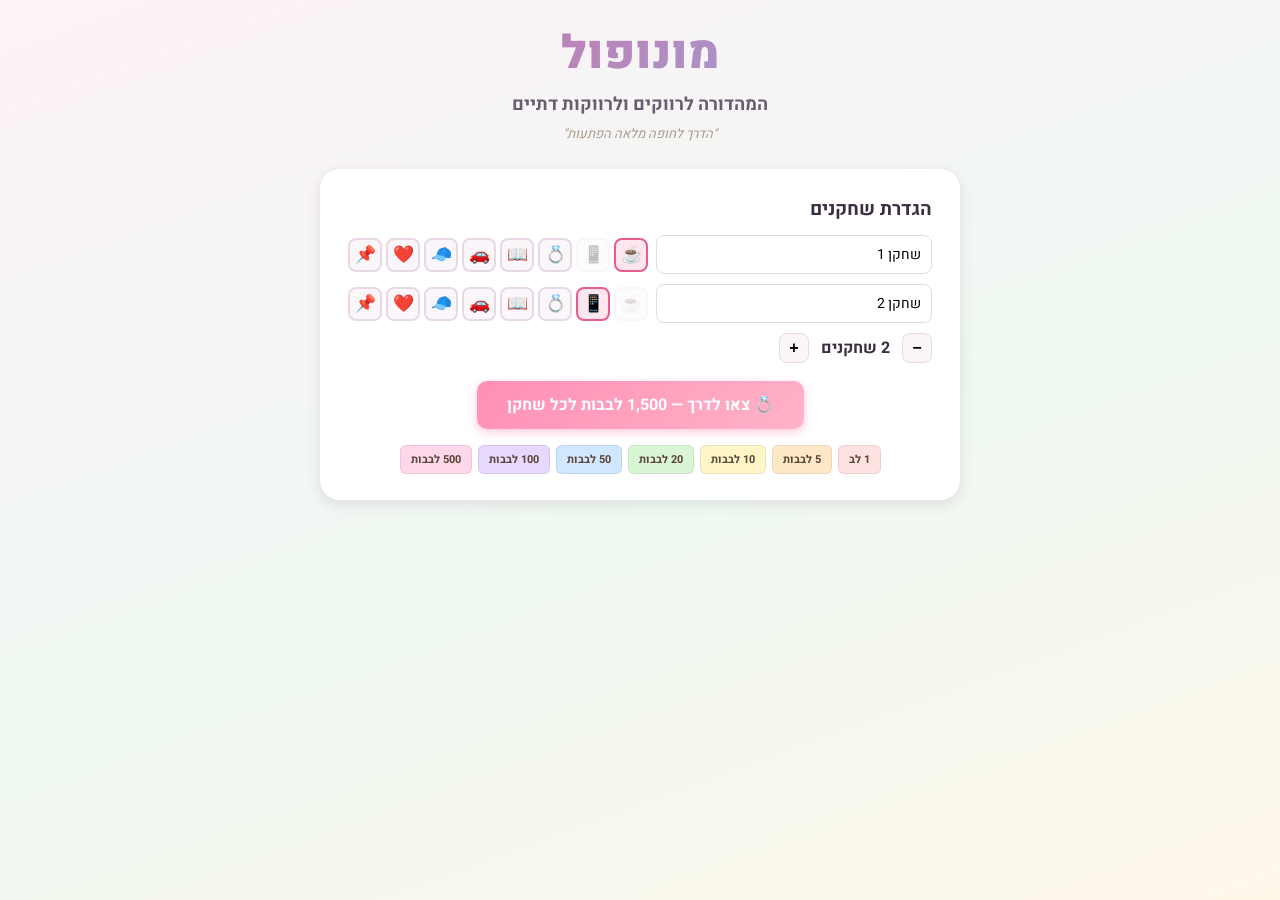
==== monopoly-shidduch.html @ 0f613ab6 "Add satirical Monopoly board game: religious singles edition Standalone playable HTML page with a fu" ====
<!DOCTYPE html>
<html lang="he" dir="rtl">
<head>
<meta charset="UTF-8" />
<meta name="viewport" content="width=device-width, initial-scale=1.0" />
<title>מונופול — המהדורה לרווקים ולרווקות דתיים</title>
<link rel="preconnect" href="https://fonts.googleapis.com" />
<link href="https://fonts.googleapis.com/css2?family=Heebo:wght@400;500;600;700;800;900&display=swap" rel="stylesheet" />
<style>
:root{
  --pink:#ffd6ea; --pink-d:#f4a6c8;
  --blue:#cfe8ff; --blue-d:#9cc7ee;
  --purple:#e6d8ff; --purple-d:#bfa3ec;
  --orange:#ffe1c2; --orange-d:#f3b07d;
  --gold:#fff0b3; --gold-d:#e8c860;
  --station:#dfe9ea; --station-d:#a9c0c2;
  --util:#fff3c4; --util-d:#e6c95c;
  --chance:#ff8fb3; --community:#7fb8f0;
  --corner:#fff7ea;
  --board-bg:#eef8f1;
  --ink:#3a2e3f; --ink-soft:#6b5b6e;
  --shadow: 0 4px 14px rgba(80,40,70,.12);
  --radius:14px;
}
*{box-sizing:border-box;}
body{
  margin:0; font-family:'Heebo','Segoe UI',sans-serif; direction:rtl;
  background:linear-gradient(160deg,#fdf2f8,#eef8f1 55%,#fff7ea);
  color:var(--ink); min-height:100vh; padding:20px;
}
.screen{max-width:1180px;margin:0 auto;}
h1,h2,h3{margin:0;}
.btn{
  font-family:inherit; border:none; border-radius:10px; padding:10px 18px;
  font-size:14px; font-weight:700; cursor:pointer; transition:transform .08s, box-shadow .12s;
}
.btn:hover{transform:translateY(-1px);}
.btn:disabled{opacity:.45; cursor:not-allowed; transform:none;}
.btn-main{background:linear-gradient(135deg,#ff8fb3,#ffb3c9); color:#fff; box-shadow:0 3px 10px rgba(255,100,150,.35);}
.btn-soft{background:#fff; color:var(--ink); border:1.5px solid #e8d8e6;}
.btn-blue{background:linear-gradient(135deg,#7fb8f0,#a9d4ff); color:#fff; box-shadow:0 3px 10px rgba(80,150,230,.3);}

/* ===== Setup screen ===== */
.title-block{text-align:center; margin-bottom:26px;}
.game-title{font-size:46px; font-weight:900; letter-spacing:1px;
  background:linear-gradient(135deg,#e85d8c,#7fb8f0); -webkit-background-clip:text; background-clip:text; color:transparent;}
.game-sub{font-size:18px; font-weight:700; color:var(--ink-soft); margin-top:4px;}
.game-slogan{font-size:13px; color:#a98; margin-top:6px; font-style:italic;}

.setup-card{background:#fff; border-radius:20px; box-shadow:var(--shadow); padding:26px 28px; max-width:640px; margin:0 auto;}
.setup-row{display:flex; align-items:center; justify-content:space-between; margin-bottom:14px;}
.player-line{display:flex; gap:8px; align-items:center; margin-bottom:10px; flex-wrap:wrap;}
.player-line input[type=text]{flex:1; min-width:120px; padding:8px 10px; border-radius:8px; border:1.5px solid #e8d8e6; font-family:inherit; font-size:14px;}
.token-pick{display:flex; gap:4px; flex-wrap:wrap;}
.token-opt{width:34px; height:34px; border-radius:8px; border:2px solid #e8d8e6; background:#fbf6f9; font-size:17px;
  display:flex; align-items:center; justify-content:center; cursor:pointer;}
.token-opt.picked{border-color:#e85d8c; background:#ffe6ee;}
.token-opt.taken{opacity:.25; cursor:not-allowed;}
.count-btn{width:30px;height:30px;border-radius:8px;border:1.5px solid #e8d8e6;background:#fbf6f9;font-weight:800;cursor:pointer;font-size:16px;}
.bills-legend{display:flex; gap:6px; flex-wrap:wrap; margin-top:16px; justify-content:center;}
.bill-chip{padding:5px 10px; border-radius:6px; font-size:11px; font-weight:700; color:#5b4636; border:1px solid rgba(0,0,0,.08);}

/* ===== Game screen ===== */
.game-wrap{display:flex; gap:18px; align-items:flex-start; flex-wrap:wrap;}
.board-area{flex:0 0 auto;}
.board{
  width:min(760px,94vw); height:min(760px,94vw);
  display:grid; grid-template-columns:repeat(11,1fr); grid-template-rows:repeat(11,1fr);
  background:var(--board-bg); border-radius:18px; box-shadow:var(--shadow); padding:6px; gap:2px;
}
.cell{
  position:relative; border-radius:6px; background:#fff; border:1px solid #e7eee8;
  display:flex; flex-direction:column; justify-content:flex-end; overflow:hidden;
  font-size:9px; padding:3px; line-height:1.15; cursor:default;
}
.cell .bar{height:9px; margin:-3px -3px 3px -3px; flex:0 0 auto;}
.cell .nm{font-weight:700; font-size:8.6px; color:var(--ink);}
.cell .pr{font-size:7.8px; color:#8a7a87; font-weight:600;}
.cell.corner{display:flex; align-items:center; justify-content:center; text-align:center; background:var(--corner); font-size:10.5px; font-weight:800; padding:4px;}
.cell.corner .nm{font-size:10.5px;}
.cell.type-chance{background:#fff0f5;}
.cell.type-community{background:#f0f7ff;}
.cell.type-fee{background:#fbf4ea;}
.cell.type-move{background:#f3f0fb;}
.cell .owners{position:absolute; bottom:2px; left:2px; display:flex; gap:1px;}
.cell .owners span{font-size:9px;}
.cell .lvl{position:absolute; top:2px; left:2px; font-size:7px;}

.center-area{
  grid-row:2 / 11; grid-column:2 / 11; border-radius:12px; background:#fffefb;
  border:2px dashed #e8d8c8; display:flex; flex-direction:column; align-items:center; justify-content:center;
  gap:10px; padding:14px; text-align:center;
}
.center-area .ct-title{font-size:30px; font-weight:900; background:linear-gradient(135deg,#e85d8c,#7fb8f0); -webkit-background-clip:text;background-clip:text;color:transparent;}
.center-area .ct-sub{font-size:12px; font-weight:700; color:var(--ink-soft);}
.dice-row{display:flex; gap:10px; font-size:34px;}
.turn-banner{font-size:14px; font-weight:800; padding:6px 14px; border-radius:20px; background:#ffe6ee;}
.center-actions{display:flex; gap:8px; flex-wrap:wrap; justify-content:center;}

.side-panel{flex:1; min-width:260px; display:flex; flex-direction:column; gap:12px;}
.players-box{background:#fff; border-radius:16px; box-shadow:var(--shadow); padding:14px;}
.player-card{display:flex; align-items:center; gap:8px; padding:8px; border-radius:10px; margin-bottom:6px; background:#fbf8fa;}
.player-card.active{background:#ffe6ee; border:1.5px solid #f4a6c8;}
.player-card.bankrupt{opacity:.4;}
.player-card .ic{font-size:20px;}
.player-card .nm{font-weight:700; font-size:13px;}
.player-card .mn{font-size:12px; color:#a05; font-weight:800; margin-right:auto;}

.log-box{background:#fff; border-radius:16px; box-shadow:var(--shadow); padding:12px 14px; height:170px; overflow-y:auto; font-size:12px;}
.log-box div{padding:3px 0; border-bottom:1px dashed #eee;}

/* ===== Modal ===== */
.overlay{position:fixed; inset:0; background:rgba(40,20,35,.45); display:flex; align-items:center; justify-content:center; z-index:50; padding:16px;}
.modal{background:#fff; border-radius:18px; padding:26px; max-width:420px; box-shadow:0 12px 40px rgba(0,0,0,.25); text-align:center;}
.modal .mtag{display:inline-block; font-size:11px; font-weight:800; padding:3px 10px; border-radius:14px; margin-bottom:10px;}
.modal h3{font-size:18px; margin-bottom:10px;}
.modal p{font-size:14px; color:var(--ink-soft); margin-bottom:18px; line-height:1.5;}
.modal .mbtns{display:flex; gap:8px; justify-content:center; flex-wrap:wrap;}
.tag-chance{background:#ffe1ec; color:#c23566;}
.tag-community{background:#dceeff; color:#1f6fb8;}

.upgrade-row{display:flex; align-items:center; justify-content:space-between; gap:8px; padding:8px 0; border-bottom:1px solid #f0e8ee; font-size:12.5px;}
.hidden{display:none !important;}
.help-text{font-size:12.5px; line-height:1.7; text-align:right; max-height:50vh; overflow-y:auto;}
.help-text b{color:#c23566;}
</style>
</head>
<body>
<div class="screen">

  <!-- ===== Setup screen ===== -->
  <div id="setup-screen">
    <div class="title-block">
      <div class="game-title">מונופול</div>
      <div class="game-sub">המהדורה לרווקים ולרווקות דתיים</div>
      <div class="game-slogan">"הדרך לחופה מלאה הפתעות"</div>
    </div>

    <div class="setup-card">
      <h3 style="margin-bottom:12px;">הגדרת שחקנים</h3>
      <div id="player-rows"></div>
      <div class="setup-row">
        <div>
          <button class="count-btn" id="minus-player">−</button>
          <span id="player-count-label" style="margin:0 8px;font-weight:700;">2 שחקנים</span>
          <button class="count-btn" id="plus-player">+</button>
        </div>
      </div>
      <div style="text-align:center; margin-top:18px;">
        <button class="btn btn-main" id="start-game-btn" style="font-size:16px; padding:12px 30px;">💍 צאו לדרך — 1,500 לבבות לכל שחקן</button>
      </div>

      <div class="bills-legend">
        <span class="bill-chip" style="background:#fde2e2">1 לב</span>
        <span class="bill-chip" style="background:#fde9c8">5 לבבות</span>
        <span class="bill-chip" style="background:#fff6c8">10 לבבות</span>
        <span class="bill-chip" style="background:#d9f5d6">20 לבבות</span>
        <span class="bill-chip" style="background:#cfe8ff">50 לבבות</span>
        <span class="bill-chip" style="background:#e6d8ff">100 לבבות</span>
        <span class="bill-chip" style="background:#ffd6ea">500 לבבות</span>
      </div>
    </div>
  </div>

  <!-- ===== Game screen ===== -->
  <div id="game-screen" class="hidden">
    <div class="game-wrap">
      <div class="board-area">
        <div class="board" id="board"></div>
      </div>
      <div class="side-panel">
        <div class="players-box" id="players-box"></div>
        <div class="center-actions" style="justify-content:flex-start;">
          <button class="btn btn-soft" id="manage-btn">🏠 ניהול נכסים</button>
          <button class="btn btn-soft" id="help-btn">📜 חוקי המשחק</button>
        </div>
        <div class="log-box" id="log-box"></div>
      </div>
    </div>
  </div>

  <div class="overlay hidden" id="overlay">
    <div class="modal" id="modal"></div>
  </div>

</div>

<script>
/* ===================== DATA ===================== */
const TOKENS = [
  {name:'כוס קפה', icon:'☕'}, {name:'טלפון', icon:'📱'}, {name:'טבעת', icon:'💍'}, {name:'סידור', icon:'📖'},
  {name:'רכב', icon:'🚗'}, {name:'כיפה', icon:'🧢'}, {name:'לב', icon:'❤️'}, {name:'סיכת שדכן', icon:'📌'}
];

const LEVEL_MULT = [1,3,6,10,15,25];
const STATION_RENT = [0,25,50,100,200];

function prop(id,name,price,rentBase,group){ return {id,name,type:'property',price,rentBase,group,owner:null,level:0}; }
function station(id,name){ return {id,name,type:'station',price:200,owner:null}; }
function utility(id,name){ return {id,name,type:'utility',price:150,owner:null}; }
function fee(id,name,amount){ return {id,name,type:'fee',amount}; }
function move(id,name,amount){ return {id,name,type:'move',amount}; }
function loseturn(id,name){ return {id,name,type:'loseturn'}; }
function rollagain(id,name){ return {id,name,type:'rollagain'}; }
function chanceCell(id,name){ return {id,name,type:'chance'}; }
function communityCell(id,name){ return {id,name,type:'community'}; }
function corner(id,name,sub,kind){ return {id,name,sub,type:'corner-'+kind}; }

const BOARD = [
  corner(0,'התחלה','קיבלת הצעת שידוך! אסוף 200 לבבות','start'),
  prop(1,'דייט ראשון',60,10,'pink'),
  communityCell(2,'שיחה מאמא'),
  prop(3,'דייט שני',80,14,'pink'),
  fee(4,'קפה ראשון',60),
  station(5,'תחנה: בית קפה'),
  prop(6,'דייט שלישי',100,18,'blue'),
  chanceCell(7,'שדכנית מתעוררת אחרי שנה'),
  prop(8,'דייט רביעי',120,22,'blue'),
  fee(9,'חניה במרכז העיר',70),
  corner(10,'משבר קטן בדרך לדייט','הפסד תור','lose'),
  prop(11,'דייט חמישי',150,26,'purple'),
  utility(12,'שירות: שדכנית'),
  prop(13,'דייט מתקדם',180,30,'purple'),
  fee(14,'מנוי לאפליקציה',80),
  station(15,'תחנה: גלידריה'),
  communityCell(16,'קופת הקהילה'),
  prop(17,'פגישה עם ההורים',220,36,'orange'),
  loseturn(18,'שבת אצל הדודה'),
  prop(19,'שבת אצל המשפחה',260,42,'orange'),
  corner(20,'אירוסין 💍','ניצחת במשחק!','win'),
  fee(21,'דייט במסעדה',180),
  prop(22,'שיחת יחסינו לאן',300,50,'gold'),
  chanceCell(23,'קלף הפתעה'),
  prop(24,'פגישה עם השדכנית',350,60,'gold'),
  station(25,'תחנה: מסעדה'),
  fee(26,'בר מצווה של אחיין',150),
  utility(27,'שירות: קבוצת שידוכים'),
  fee(28,'נסיעה לירושלים',100),
  move(29,'היא רוצה מעל 1.85',-2),
  corner(30,'חשבנו עליך כמו אח/אחות','חזור להתחלה','gotostart'),
  move(31,'הוא עדיין לא סגור על עצמו',-2),
  move(32,'לא הרגשתי את זה',-3),
  communityCell(33,'קופת הקהילה'),
  move(34,'יש כימיה',2),
  station(35,'תחנה: נסיעה לירושלים'),
  rollagain(36,'תקווה מחודשת'),
  loseturn(37,'שאלה קבוצתית: "נו, יש משהו?"'),
  fee(38,'חתונה של חבר',400),
  chanceCell(39,'קלף הפתעה'),
];

const CHANCE_CARDS = [
  {text:'אמא שלחה עוד הצעה. התקדם שלוש משבצות.', action:{type:'move',amount:3}},
  {text:'היא ביטלה שעה לפני. שלם 100 לבבות.', action:{type:'pay',amount:100}},
  {text:'הוא כתב "זורם" ולא התקדם. הפסד תור.', action:{type:'loseturn'}},
  {text:'קיבלת "יש כימיה". התקדם לדייט הבא.', action:{type:'advance'}},
  {text:'היא רוצה רק מעל 1.85. חזור שתי משבצות.', action:{type:'move',amount:-2}},
  {text:'הוא רוצה מישהי "קלילה אבל רצינית". חזור משבצת.', action:{type:'move',amount:-1}},
  {text:'השדכנית נעלמה. הפסד תור.', action:{type:'loseturn'}},
  {text:'השדכנית חזרה עם הצעה. קח 100 לבבות.', action:{type:'collect',amount:100}},
  {text:'הדייט היה טוב. גלגל שוב.', action:{type:'rollagain'}},
  {text:'"אתה מקסים אבל..." חזור להתחלה.', action:{type:'gotostart'}},
  {text:'קיבלת הודעה אחרי שבועיים. קח קלף נוסף.', action:{type:'drawagain'}},
  {text:'ההורים אהבו. התקדם שתי משבצות.', action:{type:'move',amount:2}},
];

const COMMUNITY_CARDS = [
  {text:'שבת אצל ההורים. כל הדודים שאלו מה קורה. הפסד תור.', action:{type:'loseturn'}},
  {text:'השתתפת בעוד חתונה. שלם 300 לבבות.', action:{type:'pay',amount:300}},
  {text:'חבר מהישיבה כבר עם חמישה ילדים. חזור שתי משבצות.', action:{type:'move',amount:-2}},
  {text:'מישהו אמר "זה יגיע בזמנו". קבל 50 לבבות.', action:{type:'collect',amount:50}},
  {text:'נסעת לשבת היכרות. שלם 150 לבבות.', action:{type:'pay',amount:150}},
  {text:'פתחת מנוי באתר היכרויות. שלם 80 לבבות.', action:{type:'pay',amount:80}},
  {text:'קיבלת ברכה מרב. התקדם משבצת.', action:{type:'move',amount:1}},
  {text:'חברה של אחותך חשבה על מישהי. קח קלף הפתעה.', action:{type:'drawother',deck:'chance'}},
  {text:'"למה אתה כל כך בררן?" הפסד תור.', action:{type:'loseturn'}},
  {text:'"דווקא יש לי מישהי בשבילך". גלגל שוב.', action:{type:'rollagain'}},
  {text:'שיחת טלפון טובה. התקדם שתי משבצות.', action:{type:'move',amount:2}},
  {text:'קיבלת הזמנה לעוד חתונה. שלם 250 לבבות.', action:{type:'pay',amount:250}},
];

const GROUP_COLORS = {pink:'var(--pink)',blue:'var(--blue)',purple:'var(--purple)',orange:'var(--orange)',gold:'var(--gold)'};
const GROUP_COLORS_D = {pink:'var(--pink-d)',blue:'var(--blue-d)',purple:'var(--purple-d)',orange:'var(--orange-d)',gold:'var(--gold-d)'};
const GROUP_NAMES = {pink:'ורוד',blue:'תכלת',purple:'סגול',orange:'כתום',gold:'זהב (מסלול הנישואין)'};

/* ===================== STATE ===================== */
let players = [];
let current = 0;
let chanceDeck = [], communityDeck = [];
let dice = [1,1];
let extraRoll = false;
let gameOver = false;

function shuffle(arr){ const a=[...arr]; for(let i=a.length-1;i>0;i--){ const j=Math.floor(Math.random()*(i+1)); [a[i],a[j]]=[a[j],a[i]]; } return a; }
function freshDeck(cards){ return shuffle(cards.map((c,i)=>i)); }

/* ===================== SETUP SCREEN ===================== */
let playerCount = 2;
function renderSetupRows(){
  const wrap = document.getElementById('player-rows');
  wrap.innerHTML = '';
  for(let i=0;i<playerCount;i++){
    const row = document.createElement('div');
    row.className = 'player-line';
    const tokenButtons = TOKENS.map((t,ti)=>`<div class="token-opt" data-pi="${i}" data-ti="${ti}">${t.icon}</div>`).join('');
    row.innerHTML = `<input type="text" id="name-${i}" placeholder="שם שחקן ${i+1}" value="שחקן ${i+1}"><div class="token-pick">${tokenButtons}</div>`;
    wrap.appendChild(row);
  }
  if(!window._tokenPicks) window._tokenPicks = {};
  for(let i=0;i<playerCount;i++){ if(window._tokenPicks[i]===undefined) window._tokenPicks[i]=i%TOKENS.length; }
  refreshTokenButtons();
}
function refreshTokenButtons(){
  document.querySelectorAll('.token-opt').forEach(btn=>{
    const pi=+btn.dataset.pi, ti=+btn.dataset.ti;
    btn.classList.remove('picked','taken');
    if(window._tokenPicks[pi]===ti) btn.classList.add('picked');
    else if(Object.values(window._tokenPicks).includes(ti)) btn.classList.add('taken');
    btn.onclick = ()=>{
      if(Object.values(window._tokenPicks).includes(ti)) return;
      window._tokenPicks[pi]=ti; refreshTokenButtons();
    };
  });
}
document.getElementById('plus-player').onclick = ()=>{ if(playerCount<6){playerCount++; updateCountLabel(); renderSetupRows();} };
document.getElementById('minus-player').onclick = ()=>{ if(playerCount>2){playerCount--; updateCountLabel(); renderSetupRows();} };
function updateCountLabel(){ document.getElementById('player-count-label').textContent = playerCount+' שחקנים'; }
renderSetupRows();

document.getElementById('start-game-btn').onclick = ()=>{
  players = [];
  for(let i=0;i<playerCount;i++){
    const name = document.getElementById('name-'+i).value.trim() || ('שחקן '+(i+1));
    const tok = TOKENS[window._tokenPicks[i]];
    players.push({name, icon:tok.icon, pos:0, money:1500, skipNext:false, bankrupt:false});
  }
  chanceDeck = freshDeck(CHANCE_CARDS);
  communityDeck = freshDeck(COMMUNITY_CARDS);
  current = 0;
  document.getElementById('setup-screen').classList.add('hidden');
  document.getElementById('game-screen').classList.remove('hidden');
  buildBoardDOM();
  renderAll();
  log('🎉 המשחק מתחיל! בהצלחה בדרך לחופה.');
};

/* ===================== BOARD RENDER ===================== */
function cellGridPos(i){
  if(i<=10) return {row:11, col:11-i};
  if(i<=20) return {row:11-(i-10), col:1};
  if(i<=30) return {row:1, col:1+(i-20)};
  return {row:1+(i-30), col:11};
}
function cellTypeColor(cell){
  if(cell.type==='property') return GROUP_COLORS[cell.group];
  if(cell.type==='station') return 'var(--station)';
  if(cell.type==='utility') return 'var(--util)';
  if(cell.type==='chance') return 'var(--chance)';
  if(cell.type==='community') return 'var(--community)';
  return '#fff';
}
function buildBoardDOM(){
  const board = document.getElementById('board');
  board.innerHTML = '';
  const center = document.createElement('div');
  center.className = 'center-area';
  center.innerHTML = `
    <div class="ct-title">מונופול</div>
    <div class="ct-sub">המהדורה לרווקים ולרווקות דתיים</div>
    <div class="turn-banner" id="turn-banner"></div>
    <div class="dice-row" id="dice-row">⚀ ⚀</div>
    <div class="center-actions">
      <button class="btn btn-main" id="roll-btn">🎲 הטל קוביות</button>
      <button class="btn btn-blue hidden" id="end-turn-btn">➡ סיים תור</button>
    </div>
  `;
  board.appendChild(center);

  BOARD.forEach(cell=>{
    const {row,col} = cellGridPos(cell.id);
    const div = document.createElement('div');
    div.id = 'cell-'+cell.id;
    div.style.gridRow = row; div.style.gridColumn = col;
    if(cell.type.startsWith('corner')){
      div.className = 'cell corner';
      div.innerHTML = `<div class="nm">${cell.name}</div><div class="pr">${cell.sub}</div><div class="owners"></div>`;
    } else {
      div.className = 'cell type-'+cell.type;
      const bar = (cell.type==='property'||cell.type==='station'||cell.type==='utility'||cell.type==='chance'||cell.type==='community')
        ? `<div class="bar" style="background:${cellTypeColor(cell)}"></div>` : '';
      let priceLine = '';
      if(cell.type==='property') priceLine = cell.price+' ❤';
      else if(cell.type==='station'||cell.type==='utility') priceLine = cell.price+' ❤';
      else if(cell.type==='fee') priceLine = '−'+cell.amount+' ❤';
      else if(cell.type==='move') priceLine = (cell.amount>0?'+':'')+cell.amount+' משבצות';
      div.innerHTML = `${bar}<div class="lvl" id="lvl-${cell.id}"></div><div class="nm">${cell.name}</div><div class="pr">${priceLine}</div><div class="owners" id="owners-${cell.id}"></div>`;
    }
    board.appendChild(div);
  });

  document.getElementById('roll-btn').onclick = onRoll;
  document.getElementById('end-turn-btn').onclick = ()=>{ nextPlayer(); renderAll(); };
}

function renderAll(){
  renderPlayersBox();
  renderOwners();
  renderTurnBanner();
}
function renderTurnBanner(){
  const banner = document.getElementById('turn-banner');
  if(gameOver) return;
  const p = players[current];
  banner.textContent = `תור ${p.icon} ${p.name}`;
  document.getElementById('dice-row').textContent = diceFace(dice[0])+' '+diceFace(dice[1]);
}
function diceFace(n){ return ['','⚀','⚁','⚂','⚃','⚄','⚅'][n]; }

function renderPlayersBox(){
  const box = document.getElementById('players-box');
  box.innerHTML = '<h3 style="margin-bottom:8px;font-size:14px;">שחקנים</h3>';
  players.forEach((p,i)=>{
    const row = document.createElement('div');
    row.className = 'player-card'+(i===current && !p.bankrupt?' active':'')+(p.bankrupt?' bankrupt':'');
    row.innerHTML = `<span class="ic">${p.icon}</span><span class="nm">${p.name}${p.bankrupt?' (פשט רגל)':''}</span><span class="mn">${p.money} ❤</span>`;
    box.appendChild(row);
  });
}
function renderOwners(){
  BOARD.forEach(cell=>{
    if(cell.type==='property'||cell.type==='station'||cell.type==='utility'){
      const el = document.getElementById('owners-'+cell.id);
      if(el) el.innerHTML = cell.owner!=null ? `<span>${players[cell.owner].icon}</span>` : '';
      const lvlEl = document.getElementById('lvl-'+cell.id);
      if(lvlEl && cell.type==='property') lvlEl.textContent = cell.level===5?'💍':(cell.level>0?'❤'.repeat(cell.level):'');
    }
  });
  // tokens on cells (place each player's icon near their position on top of the corner/normal cell)
  document.querySelectorAll('.token-on-cell').forEach(e=>e.remove());
  players.forEach((p,i)=>{
    if(p.bankrupt) return;
    const cellEl = document.getElementById('cell-'+p.pos);
    if(!cellEl) return;
    const tok = document.createElement('span');
    tok.className = 'token-on-cell';
    tok.style.position='absolute'; tok.style.fontSize='11px';
    tok.style.top=(2+i*11)+'px'; tok.style.right='2px';
    tok.textContent = p.icon;
    cellEl.appendChild(tok);
  });
}

function log(msg){
  const box = document.getElementById('log-box');
  const d = document.createElement('div');
  d.textContent = msg;
  box.prepend(d);
}

/* ===================== MODAL ===================== */
function showModal(opts){
  return new Promise(resolve=>{
    const overlay = document.getElementById('overlay');
    const modal = document.getElementById('modal');
    modal.innerHTML = `
      ${opts.tag?`<span class="mtag ${opts.tagClass||''}">${opts.tag}</span>`:''}
      <h3>${opts.title||''}</h3>
      <div class="${opts.htmlBody?'help-text':''}" style="${opts.htmlBody?'':'font-size:14px;color:#6b5b6e;margin-bottom:18px;line-height:1.5;'}">${opts.body||''}</div>
      <div class="mbtns" id="modal-btns"></div>
    `;
    const btnsWrap = document.getElementById('modal-btns');
    (opts.buttons||[{label:'אישור', cls:'btn-main', value:true}]).forEach(b=>{
      const btn = document.createElement('button');
      btn.className = 'btn '+(b.cls||'btn-soft');
      btn.textContent = b.label;
      btn.onclick = ()=>{ overlay.classList.add('hidden'); resolve(b.value); };
      btnsWrap.appendChild(btn);
    });
    overlay.classList.remove('hidden');
  });
}

/* ===================== GAME LOGIC ===================== */
async function onRoll(){
  if(gameOver) return;
  const p = players[current];
  document.getElementById('roll-btn').disabled = true;

  if(p.skipNext){
    p.skipNext = false;
    await showModal({title:'הפסד תור 😔', body:`${p.name} מפסיד/ה את התור הזה.`, tag:'סטטוס'});
    document.getElementById('roll-btn').disabled = false;
    nextPlayer(); renderAll();
    return;
  }

  dice = [1+Math.floor(Math.random()*6), 1+Math.floor(Math.random()*6)];
  const sum = dice[0]+dice[1];
  renderTurnBanner();
  log(`${p.icon} ${p.name} הטיל/ה ${dice[0]}+${dice[1]} = ${sum}`);

  await movePlayerBy(p, sum, 0);
  renderAll();

  if(!gameOver){
    if(extraRoll){
      extraRoll = false;
      log(`${p.name} מקבל/ת הטלה נוספת!`);
      document.getElementById('roll-btn').disabled = false;
    } else {
      nextPlayer();
      renderAll();
      document.getElementById('roll-btn').disabled = false;
    }
  }
}

function nextPlayer(){
  if(gameOver) return;
  const active = players.filter(p=>!p.bankrupt);
  if(active.length<=1){ return; }
  do{
    current = (current+1)%players.length;
  } while(players[current].bankrupt);
}

async function movePlayerBy(player, steps, depth){
  if(depth>6) return;
  const old = player.pos;
  let raw = old + steps;
  let bonus = false;
  if(steps>0 && raw>=40){ bonus = true; }
  let np = ((raw%40)+40)%40;
  player.pos = np;
  if(bonus){ player.money += 200; log(`${player.name} עבר/ה בהתחלה — קיבל/ה 200 לבבות!`); }
  renderAll();
  await handleLanding(player, np, depth);
}

function teleport(player, pos){ player.pos = pos; }

async function handleLanding(player, pos, depth){
  if(player.bankrupt || gameOver) return;
  const cell = BOARD[pos];
  switch(cell.type){
    case 'corner-start':
      log(`${player.name} בהתחלה.`);
      break;
    case 'corner-lose':
      player.skipNext = true;
      await showModal({title:cell.name, body:cell.sub, tag:'משבצת מיוחדת'});
      log(`${player.name} נחת/ה ב"${cell.name}" — יפסיד/תפסיד את התור הבא.`);
      break;
    case 'corner-win':
      await triggerWin(player);
      break;
    case 'corner-gotostart':
      await showModal({title:cell.name, body:cell.sub, tag:'משבצת מיוחדת'});
      teleport(player, 0);
      log(`${player.name} נחת/ה ב"${cell.name}" וחזר/ה להתחלה.`);
      renderAll();
      await handleLanding(player, 0, depth+1);
      break;
    case 'property':
      await handlePropertyLanding(player, cell);
      break;
    case 'station':
      await handleStationLanding(player, cell);
      break;
    case 'utility':
      await handleUtilityLanding(player, cell);
      break;
    case 'fee':
      await showModal({title:cell.name, body:`שלם ${cell.amount} לבבות.`, tag:'תשלום', tagClass:'tag-chance'});
      payBank(player, cell.amount);
      log(`${player.name} שילם/ה ${cell.amount} לבבות (${cell.name}).`);
      break;
    case 'move':
      await showModal({title:cell.name, body:`${cell.amount>0?'התקדם':'חזור'} ${Math.abs(cell.amount)} משבצות.`, tag:'משבצת מיוחדת'});
      await movePlayerBy(player, cell.amount, depth+1);
      break;
    case 'loseturn':
      player.skipNext = true;
      await showModal({title:cell.name, body:'הפסד תור.', tag:'משבצת מיוחדת'});
      log(`${player.name} נחת/ה ב"${cell.name}" — יפסיד/תפסיד תור.`);
      break;
    case 'rollagain':
      extraRoll = true;
      await showModal({title:cell.name, body:'גלגל/י שוב!', tag:'משבצת מיוחדת'});
      log(`${player.name} נחת/ה ב"${cell.name}" — מקבל/ת הטלה נוספת.`);
      break;
    case 'chance':
      await drawAndApply('chance', player, depth);
      break;
    case 'community':
      await drawAndApply('community', player, depth);
      break;
  }
}

async function handlePropertyLanding(player, cell){
  if(cell.owner===null){
    if(player.money>=cell.price){
      const buy = await showModal({
        title:cell.name, body:`לקנות את "${cell.name}" עבור ${cell.price} לבבות?`, tag:'נכס פנוי',
        buttons:[{label:'💍 קונה',cls:'btn-main',value:true},{label:'לא תודה',cls:'btn-soft',value:false}]
      });
      if(buy){ cell.owner = players.indexOf(player); player.money -= cell.price; log(`${player.name} רכש/ה את "${cell.name}" עבור ${cell.price} לבבות.`); }
    } else {
      log(`${player.name} לא יכול/ה להרשות לעצמו/ה את "${cell.name}".`);
    }
  } else if(cell.owner !== players.indexOf(player)){
    const owner = players[cell.owner];
    const rent = cell.rentBase * LEVEL_MULT[cell.level];
    await showModal({title:cell.name, body:`הנכס שייך ל-${owner.name}. שלם/י ${rent} לבבות.`, tag:'דמי שכירות', tagClass:'tag-chance'});
    payToPlayer(player, owner, rent);
    log(`${player.name} שילם/ה ${rent} לבבות שכירות ל${owner.name} (${cell.name}).`);
  }
}

async function handleStationLanding(player, cell){
  if(cell.owner===null){
    if(player.money>=cell.price){
      const buy = await showModal({title:cell.name, body:`לקנות עבור ${cell.price} לבבות?`, tag:'תחנה פנויה',
        buttons:[{label:'🚗 קונה',cls:'btn-main',value:true},{label:'לא תודה',cls:'btn-soft',value:false}]});
      if(buy){ cell.owner = players.indexOf(player); player.money -= cell.price; log(`${player.name} רכש/ה את "${cell.name}".`); }
    }
  } else if(cell.owner !== players.indexOf(player)){
    const owner = players[cell.owner];
    const count = BOARD.filter(c=>c.type==='station' && c.owner===cell.owner).length;
    const rent = STATION_RENT[count];
    await showModal({title:cell.name, body:`התחנה שייכת ל-${owner.name}. שלם/י ${rent} לבבות.`, tag:'דמי שכירות', tagClass:'tag-chance'});
    payToPlayer(player, owner, rent);
    log(`${player.name} שילם/ה ${rent} לבבות (${cell.name}).`);
  }
}

async function handleUtilityLanding(player, cell){
  if(cell.owner===null){
    if(player.money>=cell.price){
      const buy = await showModal({title:cell.name, body:`לקנות עבור ${cell.price} לבבות?`, tag:'שירות פנוי',
        buttons:[{label:'☎ קונה',cls:'btn-main',value:true},{label:'לא תודה',cls:'btn-soft',value:false}]});
      if(buy){ cell.owner = players.indexOf(player); player.money -= cell.price; log(`${player.name} רכש/ה את "${cell.name}".`); }
    }
  } else if(cell.owner !== players.indexOf(player)){
    const owner = players[cell.owner];
    const count = BOARD.filter(c=>c.type==='utility' && c.owner===cell.owner).length;
    const rent = (dice[0]+dice[1]) * (count===1?4:10);
    await showModal({title:cell.name, body:`השירות שייך ל-${owner.name}. שלם/י ${rent} לבבות.`, tag:'דמי שכירות', tagClass:'tag-chance'});
    payToPlayer(player, owner, rent);
    log(`${player.name} שילם/ה ${rent} לבבות (${cell.name}).`);
  }
}

async function drawAndApply(deckName, player, depth){
  const deckArr = deckName==='chance' ? CHANCE_CARDS : COMMUNITY_CARDS;
  let deck = deckName==='chance' ? chanceDeck : communityDeck;
  if(deck.length===0) deck = freshDeck(deckArr);
  const idx = deck.shift();
  if(deckName==='chance') chanceDeck = deck; else communityDeck = deck;
  const card = deckArr[idx];

  await showModal({
    title: deckName==='chance' ? '🎀 קלף הפתעה' : '📦 קלף קופת הקהילה',
    body: card.text,
    tag: deckName==='chance' ? 'הפתעה' : 'קופת הקהילה',
    tagClass: deckName==='chance' ? 'tag-chance' : 'tag-community'
  });
  log(`${player.name} שלף/ה: "${card.text}"`);

  const a = card.action;
  switch(a.type){
    case 'move':
      await movePlayerBy(player, a.amount, (depth||0)+1);
      break;
    case 'pay':
      payBank(player, a.amount);
      break;
    case 'collect':
      player.money += a.amount;
      break;
    case 'loseturn':
      player.skipNext = true;
      break;
    case 'rollagain':
      extraRoll = true;
      break;
    case 'gotostart':
      teleport(player, 0);
      renderAll();
      await handleLanding(player, 0, (depth||0)+1);
      break;
    case 'advance':
      {
        let steps = 1;
        let p2 = (player.pos+1)%40;
        while(BOARD[p2].type!=='property' && steps<40){ p2=(p2+1)%40; steps++; }
        await movePlayerBy(player, steps, (depth||0)+1);
      }
      break;
    case 'drawagain':
      if((depth||0)<4) await drawAndApply(deckName, player, (depth||0)+1);
      break;
    case 'drawother':
      if((depth||0)<4) await drawAndApply(a.deck, player, (depth||0)+1);
      break;
  }
  renderAll();
}

function payBank(player, amount){
  player.money -= amount;
  checkBankrupt(player);
}
function payToPlayer(payer, payee, amount){
  payer.money -= amount;
  payee.money += amount;
  checkBankrupt(payer);
}
function checkBankrupt(player){
  if(player.money < 0 && !player.bankrupt){
    player.bankrupt = true;
    BOARD.forEach(c=>{
      if((c.type==='property'||c.type==='station'||c.type==='utility') && c.owner===players.indexOf(player)){
        c.owner = null; if(c.level!==undefined) c.level=0;
      }
    });
    log(`💔 ${player.name} פשט/ה רגל ויוצא/ת מהמשחק!`);
    const active = players.filter(p=>!p.bankrupt);
    if(active.length===1){
      gameOver = true;
      setTimeout(()=>showModal({title:'🏆 ניצחון!', body:`${active[0].name} הוא/היא הזוכה האחרון/ה במשחק!`, tag:'סוף המשחק'}),100);
    } else if(current===players.indexOf(player)){
      nextPlayer();
    }
  }
}

async function triggerWin(player){
  gameOver = true;
  await showModal({title:'🏆 מזל טוב! 💍', body:`${player.icon} ${player.name} הגיע/ה לחופה לפני כולם — ניצחת במשחק!`, tag:'אירוסין', tagClass:'tag-chance'});
  log(`🎊 ${player.name} ניצח/ה במשחק והגיע/ה לחופה!`);
}

/* ===================== MANAGE PROPERTIES ===================== */
document.getElementById('manage-btn').onclick = async ()=>{
  const player = players[current];
  const groups = {};
  BOARD.filter(c=>c.type==='property').forEach(c=>{ (groups[c.group]=groups[c.group]||[]).push(c); });
  let html = '';
  Object.keys(groups).forEach(g=>{
    const cells = groups[g];
    const ownsAll = cells.every(c=>c.owner===players.indexOf(player));
    html += `<div style="margin-bottom:6px;font-weight:700;font-size:12.5px;color:#a05a78;">${GROUP_NAMES[g]}</div>`;
    cells.forEach(c=>{
      const cost = Math.round(c.price*0.5);
      const can = ownsAll && c.level<5 && player.money>=cost;
      html += `<div class="upgrade-row"><span>${c.name} — רמה ${c.level===5?'💍 הצעת נישואין':c.level}</span>
        <button class="btn btn-soft" style="padding:5px 10px;font-size:11px;" data-up="${c.id}" ${can?'':'disabled'}>שדרג (${cost} ❤)</button></div>`;
    });
  });
  await showModal({
    title:'🏠 ניהול נכסים — '+player.name,
    body: html || '<i>אין נכסים</i>',
    htmlBody:true,
    tag:'דייטים נוספים = בתים · הצעת נישואין = מלון',
    buttons:[{label:'סגור', cls:'btn-soft', value:true}]
  });
  document.querySelectorAll('[data-up]').forEach(btn=>{
    btn.onclick = (e)=>{
      e.stopPropagation();
      const id = +btn.dataset.up;
      const cell = BOARD[id];
      const cost = Math.round(cell.price*0.5);
      if(player.money>=cost && cell.level<5){
        player.money -= cost; cell.level++;
        log(`${player.name} שדרג/ה את "${cell.name}" ל${cell.level===5?'הצעת נישואין 💍':'רמה '+cell.level}.`);
        document.getElementById('overlay').classList.add('hidden');
        renderAll();
      }
    };
  });
};

/* ===================== HELP ===================== */
document.getElementById('help-btn').onclick = ()=>{
  showModal({
    title:'📜 חוקי המשחק',
    htmlBody:true,
    body:`
      <b>מטרת המשחק:</b> להגיע ל"אירוסין" (משבצת 20) לפני שנגמרים הכסף, הסבלנות והכוחות.<br>
      <b>מטבע:</b> לבבות ❤. כל שחקן מתחיל עם 1,500 לבבות.<br>
      <b>מעבר בהתחלה:</b> קבלת 200 לבבות.<br>
      <b>נכסי דייטים:</b> ניתן לקנות, לגבות שכירות, ולשדרג — "עוד דייט" (כמו בית) עד 4 רמות, ואז "הצעת נישואין" (כמו מלון) לרמה הגבוהה ביותר. יש לשלוט בכל קבוצת הצבע כדי לשדרג.<br>
      <b>תחנות ושירותים:</b> נקנים בנפרד; שכר הדירה עולה לפי כמות התחנות/שירותים שבבעלותך.<br>
      <b>קלפי הפתעה (ורוד) וקופת הקהילה (כחול):</b> נשלפים אוטומטית בנחיתה על המשבצת המתאימה.<br>
      <b>פשיטת רגל:</b> שחקן שכספו יורד מתחת ל-0 פושט רגל ויוצא מהמשחק; נכסיו חוזרים לבנק.<br>
      <b>קלף יציאה מהמשבר:</b> "היא/הוא הסכים/ה לעוד פגישה" — קלף נדיר ברוח המשחק (פלאוור־טקסט).
    `,
    buttons:[{label:'הבנתי, בהצלחה!', cls:'btn-main', value:true}]
  });
};
</script>
</body>
</html>
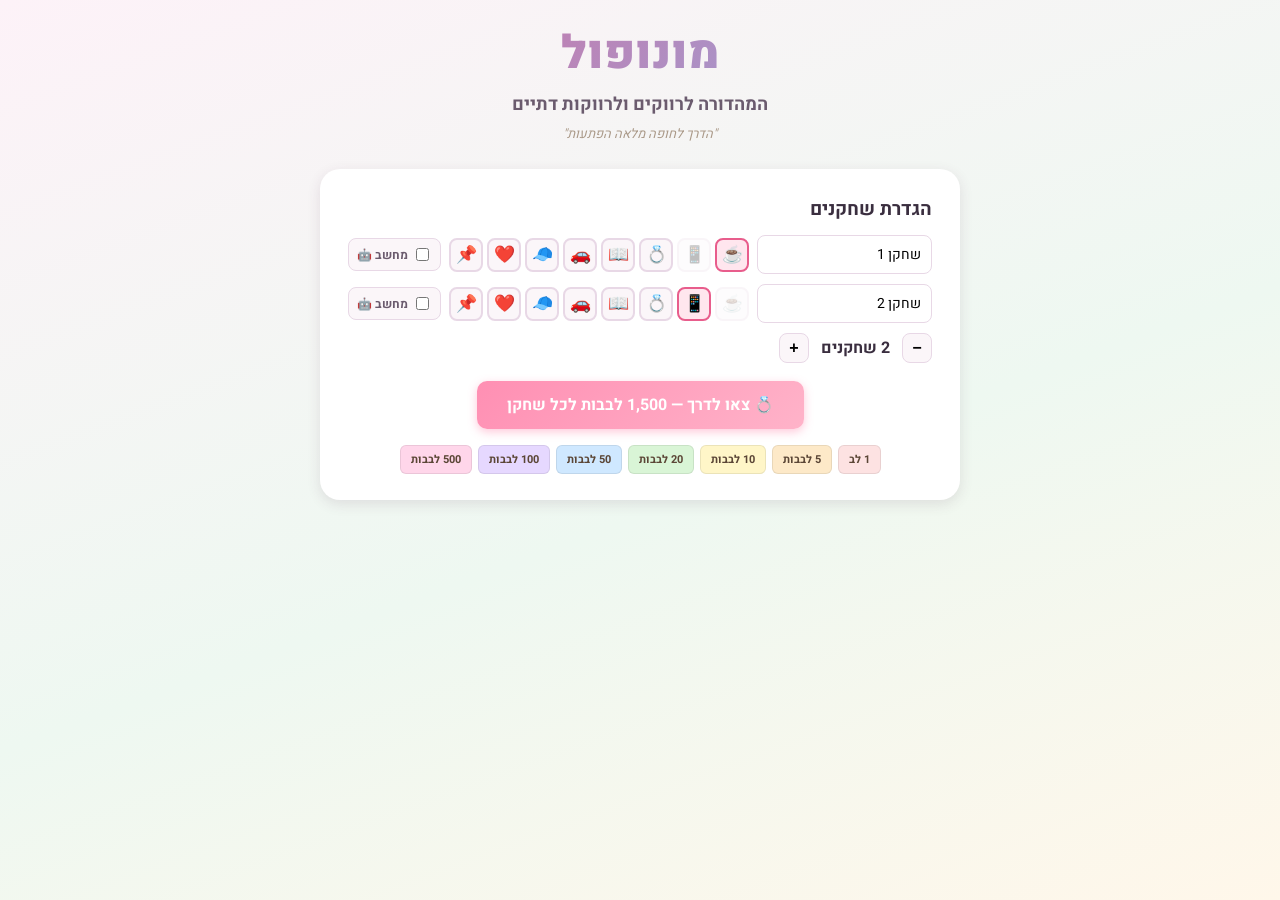
==== commit 91e44123: "Add computer-opponent mode to the Monopoly shidduch game Players can mark any seat as AI on the setu" ====
--- a/monopoly-shidduch.html
+++ b/monopoly-shidduch.html
@@ -123,6 +123,12 @@
 .hidden{display:none !important;}
 .help-text{font-size:12.5px; line-height:1.7; text-align:right; max-height:50vh; overflow-y:auto;}
 .help-text b{color:#c23566;}
+
+.ai-toggle{display:inline-flex; align-items:center; gap:4px; font-size:12px; font-weight:700; color:var(--ink-soft); cursor:pointer; padding:6px 8px; border-radius:8px; background:#fbf6f9; border:1.5px solid #e8d8e6;}
+.ai-toggle input{cursor:pointer;}
+.ai-badge{font-size:11px; background:#eef0fc; color:#5b5fc7; padding:2px 7px; border-radius:10px; font-weight:700; margin-right:4px;}
+@keyframes pulse{0%,100%{opacity:1;} 50%{opacity:.5;}}
+#roll-btn:disabled{animation:pulse 1.1s infinite;}
 </style>
 </head>
 <body>
@@ -290,6 +296,7 @@
 let dice = [1,1];
 let extraRoll = false;
 let gameOver = false;
+let processing = false;
 
 function shuffle(arr){ const a=[...arr]; for(let i=a.length-1;i>0;i--){ const j=Math.floor(Math.random()*(i+1)); [a[i],a[j]]=[a[j],a[i]]; } return a; }
 function freshDeck(cards){ return shuffle(cards.map((c,i)=>i)); }
@@ -303,8 +310,15 @@
     const row = document.createElement('div');
     row.className = 'player-line';
     const tokenButtons = TOKENS.map((t,ti)=>`<div class="token-opt" data-pi="${i}" data-ti="${ti}">${t.icon}</div>`).join('');
-    row.innerHTML = `<input type="text" id="name-${i}" placeholder="שם שחקן ${i+1}" value="שחקן ${i+1}"><div class="token-pick">${tokenButtons}</div>`;
+    row.innerHTML = `<input type="text" id="name-${i}" placeholder="שם שחקן ${i+1}" value="שחקן ${i+1}">
+      <div class="token-pick">${tokenButtons}</div>
+      <label class="ai-toggle"><input type="checkbox" id="ai-${i}"> מחשב 🤖</label>`;
     wrap.appendChild(row);
+    document.getElementById('ai-'+i).onchange = (e)=>{
+      const nameInput = document.getElementById('name-'+i);
+      if(e.target.checked && (nameInput.value==='' || nameInput.value.startsWith('שחקן'))) nameInput.value = 'מחשב '+(i+1);
+      else if(!e.target.checked && nameInput.value.startsWith('מחשב')) nameInput.value = 'שחקן '+(i+1);
+    };
   }
   if(!window._tokenPicks) window._tokenPicks = {};
   for(let i=0;i<playerCount;i++){ if(window._tokenPicks[i]===undefined) window._tokenPicks[i]=i%TOKENS.length; }
@@ -330,9 +344,10 @@
 document.getElementById('start-game-btn').onclick = ()=>{
   players = [];
   for(let i=0;i<playerCount;i++){
-    const name = document.getElementById('name-'+i).value.trim() || ('שחקן '+(i+1));
+    const isAI = document.getElementById('ai-'+i).checked;
+    const name = document.getElementById('name-'+i).value.trim() || (isAI?('מחשב '+(i+1)):('שחקן '+(i+1)));
     const tok = TOKENS[window._tokenPicks[i]];
-    players.push({name, icon:tok.icon, pos:0, money:1500, skipNext:false, bankrupt:false});
+    players.push({name, icon:tok.icon, pos:0, money:1500, skipNext:false, bankrupt:false, isAI});
   }
   chanceDeck = freshDeck(CHANCE_CARDS);
   communityDeck = freshDeck(COMMUNITY_CARDS);
@@ -342,6 +357,7 @@
   buildBoardDOM();
   renderAll();
   log('🎉 המשחק מתחיל! בהצלחה בדרך לחופה.');
+  maybeAITurn();
 };
 
 /* ===================== BOARD RENDER ===================== */
@@ -406,15 +422,24 @@
   renderPlayersBox();
   renderOwners();
   renderTurnBanner();
+  syncRollButton();
 }
 function renderTurnBanner(){
   const banner = document.getElementById('turn-banner');
   if(gameOver) return;
   const p = players[current];
-  banner.textContent = `תור ${p.icon} ${p.name}`;
+  banner.textContent = (p.isAI?'🤖 ':'')+`תור ${p.icon} ${p.name}`;
   document.getElementById('dice-row').textContent = diceFace(dice[0])+' '+diceFace(dice[1]);
 }
 function diceFace(n){ return ['','⚀','⚁','⚂','⚃','⚄','⚅'][n]; }
+function syncRollButton(){
+  const btn = document.getElementById('roll-btn');
+  if(!btn) return;
+  const p = players[current];
+  const aiTurn = !!(p && p.isAI);
+  btn.disabled = gameOver || processing || aiTurn;
+  btn.textContent = aiTurn ? '🤖 המחשב משחק...' : '🎲 הטל קוביות';
+}
 
 function renderPlayersBox(){
   const box = document.getElementById('players-box');
@@ -422,7 +447,7 @@
   players.forEach((p,i)=>{
     const row = document.createElement('div');
     row.className = 'player-card'+(i===current && !p.bankrupt?' active':'')+(p.bankrupt?' bankrupt':'');
-    row.innerHTML = `<span class="ic">${p.icon}</span><span class="nm">${p.name}${p.bankrupt?' (פשט רגל)':''}</span><span class="mn">${p.money} ❤</span>`;
+    row.innerHTML = `<span class="ic">${p.icon}</span><span class="nm">${p.isAI?'<span class=\"ai-badge\">מחשב</span>':''}${p.name}${p.bankrupt?' (פשט רגל)':''}</span><span class="mn">${p.money} ❤</span>`;
     box.appendChild(row);
   });
 }
@@ -469,49 +494,90 @@
       <div class="mbtns" id="modal-btns"></div>
     `;
     const btnsWrap = document.getElementById('modal-btns');
+    let resolved = false;
+    const finish = (val)=>{ if(resolved) return; resolved = true; overlay.classList.add('hidden'); resolve(val); };
     (opts.buttons||[{label:'אישור', cls:'btn-main', value:true}]).forEach(b=>{
       const btn = document.createElement('button');
       btn.className = 'btn '+(b.cls||'btn-soft');
       btn.textContent = b.label;
-      btn.onclick = ()=>{ overlay.classList.add('hidden'); resolve(b.value); };
+      btn.onclick = ()=>finish(b.value);
       btnsWrap.appendChild(btn);
     });
     overlay.classList.remove('hidden');
-  });
+    if(opts.autoResolve!==undefined){
+      setTimeout(()=>finish(opts.autoResolve), opts.autoDelay||900);
+    }
+  });
+}
+
+/* ===================== AI LOGIC ===================== */
+function aiShouldBuy(player, price){
+  return (player.money - price) >= 250;
+}
+function aiTryUpgrades(player){
+  const pIdx = players.indexOf(player);
+  const groups = {};
+  BOARD.filter(c=>c.type==='property').forEach(c=>{ (groups[c.group]=groups[c.group]||[]).push(c); });
+  let upgraded = 0;
+  Object.values(groups).forEach(cells=>{
+    if(upgraded>=3) return;
+    const ownsAll = cells.every(c=>c.owner===pIdx);
+    if(!ownsAll) return;
+    cells.forEach(c=>{
+      if(upgraded>=3) return;
+      const cost = Math.round(c.price*0.5);
+      if(c.level<5 && (player.money-cost)>=250){
+        player.money -= cost; c.level++; upgraded++;
+        log(`🤖 ${player.name} שדרג/ה את "${c.name}" ל${c.level===5?'הצעת נישואין 💍':'רמה '+c.level}.`);
+      }
+    });
+  });
+}
+function maybeAITurn(){
+  if(gameOver || processing) return;
+  const p = players[current];
+  if(p && p.isAI && !p.bankrupt){
+    setTimeout(()=>{ if(!processing && !gameOver) onRoll(); }, 700);
+  }
 }
 
 /* ===================== GAME LOGIC ===================== */
 async function onRoll(){
-  if(gameOver) return;
+  if(gameOver || processing) return;
+  processing = true;
   const p = players[current];
-  document.getElementById('roll-btn').disabled = true;
-
-  if(p.skipNext){
-    p.skipNext = false;
-    await showModal({title:'הפסד תור 😔', body:`${p.name} מפסיד/ה את התור הזה.`, tag:'סטטוס'});
-    document.getElementById('roll-btn').disabled = false;
-    nextPlayer(); renderAll();
-    return;
-  }
-
-  dice = [1+Math.floor(Math.random()*6), 1+Math.floor(Math.random()*6)];
-  const sum = dice[0]+dice[1];
-  renderTurnBanner();
-  log(`${p.icon} ${p.name} הטיל/ה ${dice[0]}+${dice[1]} = ${sum}`);
-
-  await movePlayerBy(p, sum, 0);
   renderAll();
-
-  if(!gameOver){
-    if(extraRoll){
-      extraRoll = false;
-      log(`${p.name} מקבל/ת הטלה נוספת!`);
-      document.getElementById('roll-btn').disabled = false;
-    } else {
-      nextPlayer();
-      renderAll();
-      document.getElementById('roll-btn').disabled = false;
-    }
+  try{
+    if(p.skipNext){
+      p.skipNext = false;
+      await showModal({title:'הפסד תור 😔', body:`${p.name} מפסיד/ה את התור הזה.`, tag:'סטטוס', autoResolve: p.isAI?true:undefined, autoDelay:700});
+      if(!p.bankrupt) nextPlayer();
+      return;
+    }
+
+    dice = [1+Math.floor(Math.random()*6), 1+Math.floor(Math.random()*6)];
+    const sum = dice[0]+dice[1];
+    renderTurnBanner();
+    log(`${p.icon} ${p.name} הטיל/ה ${dice[0]}+${dice[1]} = ${sum}`);
+
+    await movePlayerBy(p, sum, 0);
+
+    if(!gameOver && !p.bankrupt && p.isAI){
+      aiTryUpgrades(p);
+    }
+
+    if(!gameOver){
+      if(extraRoll){
+        extraRoll = false;
+        log(`${p.name} מקבל/ת הטלה נוספת!`);
+      } else if(!p.bankrupt){
+        nextPlayer();
+      }
+    }
+  } finally {
+    processing = false;
+    renderAll();
+    maybeAITurn();
   }
 }
 
@@ -548,14 +614,14 @@
       break;
     case 'corner-lose':
       player.skipNext = true;
-      await showModal({title:cell.name, body:cell.sub, tag:'משבצת מיוחדת'});
+      await showModal({title:cell.name, body:cell.sub, tag:'משבצת מיוחדת', autoResolve: player.isAI?true:undefined});
       log(`${player.name} נחת/ה ב"${cell.name}" — יפסיד/תפסיד את התור הבא.`);
       break;
     case 'corner-win':
       await triggerWin(player);
       break;
     case 'corner-gotostart':
-      await showModal({title:cell.name, body:cell.sub, tag:'משבצת מיוחדת'});
+      await showModal({title:cell.name, body:cell.sub, tag:'משבצת מיוחדת', autoResolve: player.isAI?true:undefined});
       teleport(player, 0);
       log(`${player.name} נחת/ה ב"${cell.name}" וחזר/ה להתחלה.`);
       renderAll();
@@ -571,22 +637,22 @@
       await handleUtilityLanding(player, cell);
       break;
     case 'fee':
-      await showModal({title:cell.name, body:`שלם ${cell.amount} לבבות.`, tag:'תשלום', tagClass:'tag-chance'});
+      await showModal({title:cell.name, body:`שלם ${cell.amount} לבבות.`, tag:'תשלום', tagClass:'tag-chance', autoResolve: player.isAI?true:undefined});
       payBank(player, cell.amount);
       log(`${player.name} שילם/ה ${cell.amount} לבבות (${cell.name}).`);
       break;
     case 'move':
-      await showModal({title:cell.name, body:`${cell.amount>0?'התקדם':'חזור'} ${Math.abs(cell.amount)} משבצות.`, tag:'משבצת מיוחדת'});
+      await showModal({title:cell.name, body:`${cell.amount>0?'התקדם':'חזור'} ${Math.abs(cell.amount)} משבצות.`, tag:'משבצת מיוחדת', autoResolve: player.isAI?true:undefined});
       await movePlayerBy(player, cell.amount, depth+1);
       break;
     case 'loseturn':
       player.skipNext = true;
-      await showModal({title:cell.name, body:'הפסד תור.', tag:'משבצת מיוחדת'});
+      await showModal({title:cell.name, body:'הפסד תור.', tag:'משבצת מיוחדת', autoResolve: player.isAI?true:undefined});
       log(`${player.name} נחת/ה ב"${cell.name}" — יפסיד/תפסיד תור.`);
       break;
     case 'rollagain':
       extraRoll = true;
-      await showModal({title:cell.name, body:'גלגל/י שוב!', tag:'משבצת מיוחדת'});
+      await showModal({title:cell.name, body:'גלגל/י שוב!', tag:'משבצת מיוחדת', autoResolve: player.isAI?true:undefined});
       log(`${player.name} נחת/ה ב"${cell.name}" — מקבל/ת הטלה נוספת.`);
       break;
     case 'chance':
@@ -603,7 +669,8 @@
     if(player.money>=cell.price){
       const buy = await showModal({
         title:cell.name, body:`לקנות את "${cell.name}" עבור ${cell.price} לבבות?`, tag:'נכס פנוי',
-        buttons:[{label:'💍 קונה',cls:'btn-main',value:true},{label:'לא תודה',cls:'btn-soft',value:false}]
+        buttons:[{label:'💍 קונה',cls:'btn-main',value:true},{label:'לא תודה',cls:'btn-soft',value:false}],
+        autoResolve: player.isAI ? aiShouldBuy(player, cell.price) : undefined
       });
       if(buy){ cell.owner = players.indexOf(player); player.money -= cell.price; log(`${player.name} רכש/ה את "${cell.name}" עבור ${cell.price} לבבות.`); }
     } else {
@@ -612,7 +679,7 @@
   } else if(cell.owner !== players.indexOf(player)){
     const owner = players[cell.owner];
     const rent = cell.rentBase * LEVEL_MULT[cell.level];
-    await showModal({title:cell.name, body:`הנכס שייך ל-${owner.name}. שלם/י ${rent} לבבות.`, tag:'דמי שכירות', tagClass:'tag-chance'});
+    await showModal({title:cell.name, body:`הנכס שייך ל-${owner.name}. שלם/י ${rent} לבבות.`, tag:'דמי שכירות', tagClass:'tag-chance', autoResolve: player.isAI?true:undefined});
     payToPlayer(player, owner, rent);
     log(`${player.name} שילם/ה ${rent} לבבות שכירות ל${owner.name} (${cell.name}).`);
   }
@@ -622,14 +689,15 @@
   if(cell.owner===null){
     if(player.money>=cell.price){
       const buy = await showModal({title:cell.name, body:`לקנות עבור ${cell.price} לבבות?`, tag:'תחנה פנויה',
-        buttons:[{label:'🚗 קונה',cls:'btn-main',value:true},{label:'לא תודה',cls:'btn-soft',value:false}]});
+        buttons:[{label:'🚗 קונה',cls:'btn-main',value:true},{label:'לא תודה',cls:'btn-soft',value:false}],
+        autoResolve: player.isAI ? aiShouldBuy(player, cell.price) : undefined});
       if(buy){ cell.owner = players.indexOf(player); player.money -= cell.price; log(`${player.name} רכש/ה את "${cell.name}".`); }
     }
   } else if(cell.owner !== players.indexOf(player)){
     const owner = players[cell.owner];
     const count = BOARD.filter(c=>c.type==='station' && c.owner===cell.owner).length;
     const rent = STATION_RENT[count];
-    await showModal({title:cell.name, body:`התחנה שייכת ל-${owner.name}. שלם/י ${rent} לבבות.`, tag:'דמי שכירות', tagClass:'tag-chance'});
+    await showModal({title:cell.name, body:`התחנה שייכת ל-${owner.name}. שלם/י ${rent} לבבות.`, tag:'דמי שכירות', tagClass:'tag-chance', autoResolve: player.isAI?true:undefined});
     payToPlayer(player, owner, rent);
     log(`${player.name} שילם/ה ${rent} לבבות (${cell.name}).`);
   }
@@ -639,14 +707,15 @@
   if(cell.owner===null){
     if(player.money>=cell.price){
       const buy = await showModal({title:cell.name, body:`לקנות עבור ${cell.price} לבבות?`, tag:'שירות פנוי',
-        buttons:[{label:'☎ קונה',cls:'btn-main',value:true},{label:'לא תודה',cls:'btn-soft',value:false}]});
+        buttons:[{label:'☎ קונה',cls:'btn-main',value:true},{label:'לא תודה',cls:'btn-soft',value:false}],
+        autoResolve: player.isAI ? aiShouldBuy(player, cell.price) : undefined});
       if(buy){ cell.owner = players.indexOf(player); player.money -= cell.price; log(`${player.name} רכש/ה את "${cell.name}".`); }
     }
   } else if(cell.owner !== players.indexOf(player)){
     const owner = players[cell.owner];
     const count = BOARD.filter(c=>c.type==='utility' && c.owner===cell.owner).length;
     const rent = (dice[0]+dice[1]) * (count===1?4:10);
-    await showModal({title:cell.name, body:`השירות שייך ל-${owner.name}. שלם/י ${rent} לבבות.`, tag:'דמי שכירות', tagClass:'tag-chance'});
+    await showModal({title:cell.name, body:`השירות שייך ל-${owner.name}. שלם/י ${rent} לבבות.`, tag:'דמי שכירות', tagClass:'tag-chance', autoResolve: player.isAI?true:undefined});
     payToPlayer(player, owner, rent);
     log(`${player.name} שילם/ה ${rent} לבבות (${cell.name}).`);
   }
@@ -664,7 +733,8 @@
     title: deckName==='chance' ? '🎀 קלף הפתעה' : '📦 קלף קופת הקהילה',
     body: card.text,
     tag: deckName==='chance' ? 'הפתעה' : 'קופת הקהילה',
-    tagClass: deckName==='chance' ? 'tag-chance' : 'tag-community'
+    tagClass: deckName==='chance' ? 'tag-chance' : 'tag-community',
+    autoResolve: player.isAI ? true : undefined
   });
   log(`${player.name} שלף/ה: "${card.text}"`);
 
@@ -729,7 +799,7 @@
     const active = players.filter(p=>!p.bankrupt);
     if(active.length===1){
       gameOver = true;
-      setTimeout(()=>showModal({title:'🏆 ניצחון!', body:`${active[0].name} הוא/היא הזוכה האחרון/ה במשחק!`, tag:'סוף המשחק'}),100);
+      setTimeout(()=>showModal({title:'🏆 ניצחון!', body:`${active[0].name} הוא/היא הזוכה האחרון/ה במשחק!`, tag:'סוף המשחק', autoResolve: active[0].isAI?true:undefined}),100);
     } else if(current===players.indexOf(player)){
       nextPlayer();
     }
@@ -738,7 +808,7 @@
 
 async function triggerWin(player){
   gameOver = true;
-  await showModal({title:'🏆 מזל טוב! 💍', body:`${player.icon} ${player.name} הגיע/ה לחופה לפני כולם — ניצחת במשחק!`, tag:'אירוסין', tagClass:'tag-chance'});
+  await showModal({title:'🏆 מזל טוב! 💍', body:`${player.icon} ${player.name} הגיע/ה לחופה לפני כולם — ניצחת במשחק!`, tag:'אירוסין', tagClass:'tag-chance', autoResolve: player.isAI?true:undefined});
   log(`🎊 ${player.name} ניצח/ה במשחק והגיע/ה לחופה!`);
 }
 
